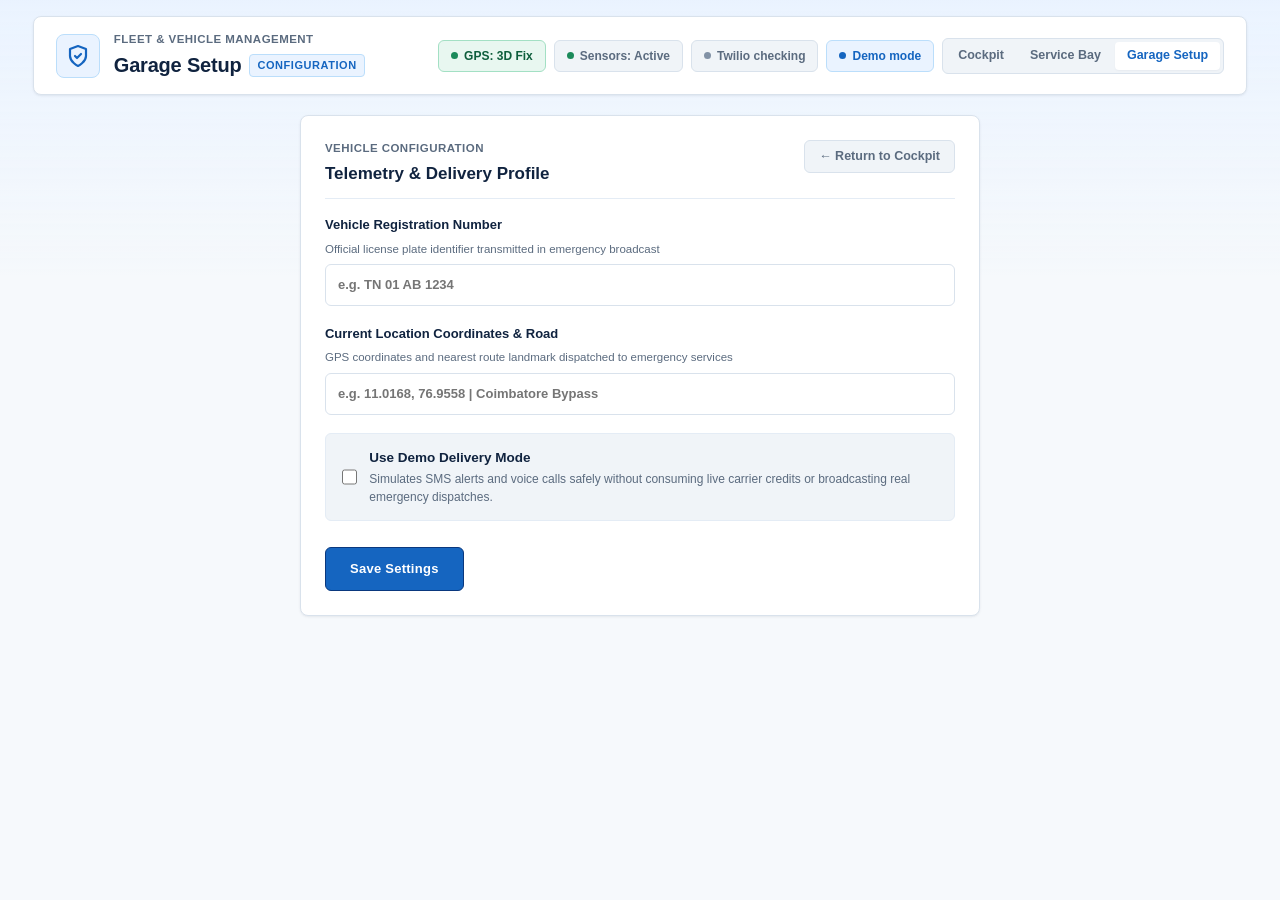
==== templates/garage_setup.html @ d4180e0b "Redesign frontend with modern white and blue automotive safety theme" ====
<!doctype html>
<html lang="en">
  <head>
    <meta charset="utf-8">
    <meta name="viewport" content="width=device-width, initial-scale=1">
    <title>Garage Setup | SafeGuard AI Vehicle Configuration</title>
    <link rel="stylesheet" href="/static/styles.css">
  </head>
  <body>
    <main class="cockpit page-shell">
      <!-- Automotive Header Navigation -->
      <header class="windshield">
        <div class="brand-section">
          <div class="brand-icon-wrapper" aria-hidden="true">
            <svg viewBox="0 0 24 24" fill="none" stroke="currentColor" stroke-width="2.2" stroke-linecap="round" stroke-linejoin="round">
              <path d="M12 22s8-4 8-10V5l-8-3-8 3v7c0 6 8 10 8 10z"/>
              <path d="m9 12 2 2 4-4"/>
            </svg>
          </div>
          <div class="brand-info">
            <p class="eyebrow">Fleet & Vehicle Management</p>
            <h1 class="brand-title">
              Garage Setup
              <span class="brand-badge">Configuration</span>
            </h1>
          </div>
        </div>

        <div class="warning-strip">
          <span class="lamp gps">GPS: 3D Fix</span>
          <span class="lamp abs">Sensors: Active</span>
          <span id="twilioBadge" class="lamp">Twilio checking</span>
          <span id="demoBadge" class="lamp">Demo mode</span>
          <nav class="nav-group" aria-label="Main Navigation">
            <a class="header-jump" href="/">Cockpit</a>
            <a class="header-jump" href="/service-bay">Service Bay</a>
            <a class="header-jump active" href="/garage-setup">Garage Setup</a>
          </nav>
        </div>
      </header>

      <!-- Vehicle Configuration Settings Panel -->
      <section id="garageSetup" class="panel garage-panel page-panel">
        <div class="panel-head">
          <div>
            <p class="eyebrow">Vehicle Configuration</p>
            <h2>Telemetry & Delivery Profile</h2>
          </div>
          <a class="mini-link" href="/">← Return to Cockpit</a>
        </div>

        <form id="settingsForm" class="form">
          <label>
            Vehicle Registration Number
            <span class="field-help">Official license plate identifier transmitted in emergency broadcast</span>
            <input id="vehicleInput" name="vehicle_number" autocomplete="off" placeholder="e.g. TN 01 AB 1234">
          </label>

          <label>
            Current Location Coordinates & Road
            <span class="field-help">GPS coordinates and nearest route landmark dispatched to emergency services</span>
            <input id="locationInput" name="location_text" autocomplete="off" placeholder="e.g. 11.0168, 76.9558 | Coimbatore Bypass">
          </label>

          <label class="toggle">
            <input id="demoModeInput" type="checkbox">
            <div class="toggle-details">
              <span class="toggle-title">Use Demo Delivery Mode</span>
              <span class="toggle-description">Simulates SMS alerts and voice calls safely without consuming live carrier credits or broadcasting real emergency dispatches.</span>
            </div>
          </label>

          <div style="display: flex; align-items: center; justify-content: space-between; margin-top: 8px;">
            <button type="submit">Save Settings</button>
            <span id="saveFeedback" style="font-size: 13px; font-weight: 600; color: var(--success); display: none;">✓ Settings Saved Successfully</span>
          </div>
        </form>
      </section>
    </main>

    <script src="/static/app.js"></script>
  </body>
</html>
---- static/styles.css ----
/* ==========================================================================
   SafeGuard AI - Smart Accident Detection & Driver Monitoring System
   Design Language: Modern White + Blue Automotive Safety System
   ========================================================================== */

:root {
  color-scheme: light;
  
  /* Core Color Palette */
  --bg-app: #F6F9FC;
  --surface: #FFFFFF;
  --surface-alt: #F0F4F8;
  --surface-subtle: #EAF3FF;
  --surface-highlight: #F4F8FD;

  /* Automotive Blue Tones */
  --primary-blue: #1565C0;
  --primary-blue-hover: #0D47A1;
  --primary-blue-dark: #0A387E;
  --primary-blue-light: #EAF3FF;
  --primary-blue-border: #BBDEFB;
  --primary-blue-ring: rgba(21, 101, 192, 0.15);

  /* Typography / Content Colors */
  --text-primary: #10233F;
  --text-secondary: #5B6B7F;
  --text-muted: #8292A6;
  --text-light: #9AA8B8;
  --text-inverse: #FFFFFF;

  /* Structural Borders */
  --border-light: #E4ECF5;
  --border-default: #D9E2EC;
  --border-strong: #BAC7D5;
  --border-focus: #1565C0;

  /* Safety & Alert Semantic Colors */
  --success: #1B8A5A;
  --success-bg: #E8F7F0;
  --success-border: #A3E0C4;
  --success-text: #0E5E3C;

  --warning: #C98A00;
  --warning-bg: #FEF7E6;
  --warning-border: #F9DA94;
  --warning-text: #825800;

  --danger: #D32F2F;
  --danger-bg: #FEECEC;
  --danger-border: #F8B4B4;
  --danger-text: #9B1C1C;
  --danger-hover: #B71C1C;

  /* Elevated Shadows */
  --shadow-xs: 0 1px 2px rgba(16, 35, 63, 0.04);
  --shadow-sm: 0 1px 3px rgba(16, 35, 63, 0.06), 0 1px 2px rgba(16, 35, 63, 0.03);
  --shadow-md: 0 4px 12px rgba(16, 35, 63, 0.06), 0 2px 4px rgba(16, 35, 63, 0.03);
  --shadow-lg: 0 10px 24px rgba(16, 35, 63, 0.08), 0 4px 8px rgba(16, 35, 63, 0.03);

  /* Radii */
  --radius-xs: 4px;
  --radius-sm: 6px;
  --radius-md: 8px;
  --radius-lg: 12px;
  --radius-full: 9999px;

  /* Transitions */
  --transition-fast: 0.15s ease;
  --transition-normal: 0.25s ease;

  /* Gauge Angles */
  --system-angle: 0deg;
  --alert-angle: 0deg;
}

@property --system-angle {
  syntax: "<angle>";
  inherits: true;
  initial-value: 0deg;
}

@property --alert-angle {
  syntax: "<angle>";
  inherits: true;
  initial-value: 0deg;
}

/* ==========================================================================
   Base & Reset
   ========================================================================== */

* {
  box-sizing: border-box;
}

html {
  scroll-behavior: smooth;
  font-size: 15px;
}

body {
  margin: 0;
  min-width: 320px;
  min-height: 100vh;
  color: var(--text-primary);
  background-color: var(--bg-app);
  font-family: -apple-system, BlinkMacSystemFont, "Segoe UI", Roboto, Oxygen, Ubuntu, Cantarell, "Helvetica Neue", Arial, sans-serif;
  line-height: 1.5;
  -webkit-font-smoothing: antialiased;
  -moz-osx-font-smoothing: grayscale;
}

/* Subdued background ambient structure */
body::before {
  content: "";
  position: fixed;
  top: 0;
  left: 0;
  right: 0;
  height: 280px;
  background: linear-gradient(180deg, #EAF3FF 0%, rgba(246, 249, 252, 0) 100%);
  pointer-events: none;
  z-index: -1;
}

button, input, select, textarea {
  font: inherit;
}

a {
  color: var(--primary-blue);
  text-decoration: none;
}

a:hover {
  text-decoration: underline;
}

/* ==========================================================================
   Layout Shell
   ========================================================================== */

.cockpit {
  width: min(1520px, 98%);
  margin: 0 auto;
  padding: 16px 20px 32px;
}

.page-shell {
  min-height: 100vh;
}

/* ==========================================================================
   Header / Automotive Navigation Bar
   ========================================================================== */

.windshield {
  display: flex;
  align-items: center;
  justify-content: space-between;
  flex-wrap: wrap;
  gap: 16px;
  margin-bottom: 20px;
  padding: 14px 22px;
  background-color: var(--surface);
  border: 1px solid var(--border-default);
  border-radius: var(--radius-md);
  box-shadow: var(--shadow-sm);
}

.brand-section {
  display: flex;
  align-items: center;
  gap: 14px;
}

.brand-icon-wrapper {
  display: flex;
  align-items: center;
  justify-content: center;
  width: 44px;
  height: 44px;
  background-color: var(--primary-blue-light);
  border: 1px solid var(--primary-blue-border);
  border-radius: var(--radius-md);
  color: var(--primary-blue);
  flex-shrink: 0;
}

.brand-icon-wrapper svg {
  width: 24px;
  height: 24px;
}

.brand-info {
  display: flex;
  flex-direction: column;
}

.brand-title {
  margin: 0;
  font-size: 20px;
  font-weight: 700;
  letter-spacing: -0.01em;
  color: var(--text-primary);
  display: flex;
  align-items: center;
  gap: 8px;
}

.brand-badge {
  font-size: 11px;
  font-weight: 600;
  text-transform: uppercase;
  letter-spacing: 0.05em;
  padding: 2px 7px;
  border-radius: var(--radius-xs);
  background: var(--surface-subtle);
  color: var(--primary-blue);
  border: 1px solid var(--primary-blue-border);
}

.eyebrow {
  margin: 0 0 2px;
  color: var(--text-secondary);
  font-size: 11.5px;
  font-weight: 600;
  letter-spacing: 0.04em;
  text-transform: uppercase;
}

/* Header Telemetry Status Strip */
.warning-strip {
  display: flex;
  flex-wrap: wrap;
  align-items: center;
  gap: 8px;
}

/* Subtle, Professional Status Lamps */
.lamp {
  display: inline-flex;
  align-items: center;
  gap: 6px;
  min-height: 32px;
  padding: 4px 12px;
  border-radius: var(--radius-sm);
  font-size: 12px;
  font-weight: 600;
  white-space: nowrap;
  border: 1px solid var(--border-default);
  background-color: var(--surface-alt);
  color: var(--text-secondary);
}

.lamp::before {
  content: "";
  display: inline-block;
  width: 7px;
  height: 7px;
  border-radius: 50%;
  background-color: var(--text-muted);
}

.lamp.seatbelt {
  background-color: var(--surface-alt);
  color: var(--text-secondary);
  border-color: var(--border-default);
}
.lamp.seatbelt::before {
  background-color: var(--primary-blue);
}

.lamp.abs {
  background-color: var(--surface-alt);
  color: var(--text-secondary);
  border-color: var(--border-default);
}
.lamp.abs::before {
  background-color: var(--success);
}

.lamp.gps {
  background-color: var(--success-bg);
  border-color: var(--success-border);
  color: var(--success-text);
}
.lamp.gps::before {
  background-color: var(--success);
}

/* Dynamic State Badges for Twilio & Demo Mode */
#twilioBadge.ready,
.lamp.ready {
  background-color: var(--success-bg);
  border-color: var(--success-border);
  color: var(--success-text);
}
#twilioBadge.ready::before,
.lamp.ready::before {
  background-color: var(--success);
}

#twilioBadge.not-configured,
.lamp.not-configured {
  background-color: var(--surface-alt);
  border-color: var(--border-default);
  color: var(--text-secondary);
}
#twilioBadge.not-configured::before,
.lamp.not-configured::before {
  background-color: var(--text-muted);
}

#demoBadge {
  background-color: var(--primary-blue-light);
  border-color: var(--primary-blue-border);
  color: var(--primary-blue);
}
#demoBadge::before {
  background-color: var(--primary-blue);
}

#demoBadge.real {
  background-color: var(--warning-bg);
  border-color: var(--warning-border);
  color: var(--warning-text);
}
#demoBadge.real::before {
  background-color: var(--warning);
}

/* Nav Item Links */
.nav-group {
  display: inline-flex;
  align-items: center;
  background-color: var(--surface-alt);
  border: 1px solid var(--border-default);
  border-radius: var(--radius-sm);
  padding: 3px;
  gap: 2px;
}

.header-jump {
  display: inline-flex;
  align-items: center;
  gap: 6px;
  min-height: 28px;
  padding: 4px 12px;
  border-radius: var(--radius-xs);
  color: var(--text-secondary);
  background: transparent;
  font-size: 12.5px;
  font-weight: 600;
  text-decoration: none;
  white-space: nowrap;
  transition: all var(--transition-fast);
}

.header-jump:hover {
  color: var(--text-primary);
  background-color: rgba(255, 255, 255, 0.7);
  text-decoration: none;
}

.header-jump.active {
  color: var(--primary-blue);
  background-color: var(--surface);
  box-shadow: var(--shadow-xs);
}

/* ==========================================================================
   Primary Cockpit Overview Section (Top Cluster)
   ========================================================================== */

.cluster {
  display: grid;
  grid-template-columns: minmax(310px, 1fr) minmax(460px, 1.4fr) minmax(310px, 1fr);
  gap: 16px;
  align-items: stretch;
  margin-bottom: 20px;
}

.cluster-card {
  position: relative;
  background: var(--surface);
  border: 1px solid var(--border-default);
  border-radius: var(--radius-md);
  box-shadow: var(--shadow-sm);
  padding: 18px 20px;
  display: flex;
  flex-direction: column;
}

.cluster-card-header {
  display: flex;
  align-items: center;
  justify-content: space-between;
  margin-bottom: 14px;
  padding-bottom: 10px;
  border-bottom: 1px solid var(--border-light);
}

.card-title-group {
  display: flex;
  align-items: center;
  gap: 8px;
}

.card-icon {
  display: inline-flex;
  color: var(--primary-blue);
}

.card-icon svg {
  width: 17px;
  height: 17px;
}

.card-label {
  font-size: 11.5px;
  font-weight: 700;
  letter-spacing: 0.06em;
  text-transform: uppercase;
  color: var(--text-secondary);
}

.status-badge {
  display: inline-flex;
  align-items: center;
  gap: 6px;
  padding: 3px 10px;
  border-radius: var(--radius-xs);
  font-size: 12px;
  font-weight: 700;
  text-transform: uppercase;
  letter-spacing: 0.04em;
}

.status-badge.normal,
.status-badge.success {
  background-color: var(--success-bg);
  color: var(--success-text);
  border: 1px solid var(--success-border);
}

.status-badge.warning {
  background-color: var(--warning-bg);
  color: var(--warning-text);
  border: 1px solid var(--warning-border);
}

.status-badge.danger {
  background-color: var(--danger-bg);
  color: var(--danger-text);
  border: 1px solid var(--danger-border);
}

/* Left Card: Driver Monitoring System (DMS) */
.driver-dms-content {
  display: flex;
  flex-direction: column;
  gap: 14px;
  flex: 1;
}

.dms-hero-status {
  display: flex;
  align-items: center;
  gap: 14px;
  padding: 12px 14px;
  background-color: var(--surface-alt);
  border: 1px solid var(--border-light);
  border-radius: var(--radius-sm);
}

.dms-avatar-icon {
  width: 42px;
  height: 42px;
  border-radius: 50%;
  background: var(--surface);
  border: 1px solid var(--border-default);
  display: flex;
  align-items: center;
  justify-content: center;
  color: var(--primary-blue);
  flex-shrink: 0;
}

.dms-hero-text {
  display: flex;
  flex-direction: column;
}

.dms-hero-label {
  font-size: 11px;
  font-weight: 600;
  color: var(--text-secondary);
  text-transform: uppercase;
  letter-spacing: 0.05em;
}

.dms-hero-value {
  font-size: 17px;
  font-weight: 700;
  color: var(--text-primary);
}

.dms-metrics-grid {
  display: grid;
  grid-template-columns: 1fr 1fr;
  gap: 10px;
}

.dms-metric-box {
  background: var(--surface-highlight);
  border: 1px solid var(--border-light);
  border-radius: var(--radius-xs);
  padding: 9px 12px;
  display: flex;
  flex-direction: column;
}

.dms-metric-label {
  font-size: 11px;
  font-weight: 600;
  color: var(--text-secondary);
  margin-bottom: 2px;
}

.dms-metric-value {
  font-size: 14px;
  font-weight: 700;
  color: var(--text-primary);
  display: flex;
  align-items: center;
  gap: 6px;
}

.alertness-progress-wrap {
  margin-top: 4px;
  display: flex;
  flex-direction: column;
  gap: 4px;
}

.alertness-progress-bar {
  width: 100%;
  height: 6px;
  background-color: var(--border-light);
  border-radius: var(--radius-full);
  overflow: hidden;
}

.alertness-fill {
  height: 100%;
  width: 96%;
  background-color: var(--success);
  border-radius: var(--radius-full);
  transition: width 0.3s ease, background-color 0.3s ease;
}

/* Center Card: Vehicle Visualization & Console */
.center-console-card {
  display: flex;
  flex-direction: column;
  justify-content: space-between;
}

.vehicle-visual-container {
  position: relative;
  width: 100%;
  min-height: 130px;
  display: flex;
  align-items: center;
  justify-content: center;
  margin: 6px 0 14px;
  padding: 10px;
  background: radial-gradient(circle at 50% 50%, var(--surface-subtle) 0%, var(--surface) 72%);
  border-radius: var(--radius-sm);
  border: 1px solid var(--border-light);
}

/* Automotive Top-View Schematic */
.vehicle-blueprint {
  position: relative;
  width: 180px;
  height: 90px;
}

.car-chassis {
  position: absolute;
  top: 15px;
  left: 20px;
  width: 140px;
  height: 60px;
  background: #EBF3FC;
  border: 2px solid var(--primary-blue);
  border-radius: 20px 24px 24px 20px;
  box-shadow: 0 2px 6px rgba(21, 101, 192, 0.12);
}

.car-windshield-front {
  position: absolute;
  top: 10px;
  right: 28px;
  width: 22px;
  height: 36px;
  background: #CBE2F9;
  border: 1.5px solid var(--primary-blue);
  border-radius: 4px 10px 10px 4px;
}

.car-windshield-rear {
  position: absolute;
  top: 12px;
  left: 22px;
  width: 16px;
  height: 32px;
  background: #D9EAFB;
  border: 1.5px solid var(--primary-blue);
  border-radius: 6px 3px 3px 6px;
}

.car-roof {
  position: absolute;
  top: 14px;
  left: 42px;
  width: 44px;
  height: 28px;
  background: #FFFFFF;
  border: 1px solid var(--primary-blue-border);
  border-radius: 4px;
}

/* Vehicle Wheels */
.car-wheel {
  position: absolute;
  width: 26px;
  height: 10px;
  background: #2D3E50;
  border-radius: 3px;
  border: 1px solid #10233F;
}

.car-wheel.fl { top: 7px; right: 30px; }
.car-wheel.fr { bottom: 7px; right: 30px; }
.car-wheel.rl { top: 7px; left: 30px; }
.car-wheel.rr { bottom: 7px; left: 30px; }

/* Automotive Sensors */
.auto-sensor {
  position: absolute;
  display: flex;
  align-items: center;
  justify-content: center;
  width: 18px;
  height: 18px;
  background: var(--surface);
  border: 1.5px solid var(--success);
  border-radius: 50%;
  font-size: 9px;
  font-weight: 700;
  color: var(--success-text);
  box-shadow: 0 1px 4px rgba(27, 138, 90, 0.2);
  transition: all var(--transition-fast);
}

.auto-sensor.front { right: 0; top: 36px; }
.auto-sensor.rear  { left: 0; top: 36px; }
.auto-sensor.left  { top: 0; left: 81px; }
.auto-sensor.right { bottom: 0; left: 81px; }

.auto-sensor.impact-alert {
  border-color: var(--danger);
  background-color: var(--danger-bg);
  color: var(--danger-text);
  animation: pulse-danger 1s infinite alternate;
}

@keyframes pulse-danger {
  0% { transform: scale(1); box-shadow: 0 0 0 0 rgba(211, 47, 47, 0.4); }
  100% { transform: scale(1.15); box-shadow: 0 0 0 5px rgba(211, 47, 47, 0); }
}

/* Console Readout Banner & Timer */
.console-readout {
  display: flex;
  flex-direction: column;
  align-items: center;
  text-align: center;
  background-color: var(--surface-alt);
  border: 1px solid var(--border-light);
  border-radius: var(--radius-sm);
  padding: 10px 16px;
}

.timer-label {
  font-size: 11px;
  font-weight: 700;
  color: var(--text-secondary);
  text-transform: uppercase;
  letter-spacing: 0.05em;
  margin-bottom: 2px;
}

#activeTimer {
  font-size: 26px;
  font-weight: 800;
  font-family: ui-monospace, SFMono-Regular, Menlo, Monaco, Consolas, monospace;
  color: var(--text-primary);
  line-height: 1.1;
  letter-spacing: 0.02em;
}

#banner {
  margin: 6px 0 0;
  font-size: 12.5px;
  color: var(--text-secondary);
  font-weight: 500;
}

/* Right Card: Emergency Escalation Status */
.emergency-status-content {
  display: flex;
  flex-direction: column;
  gap: 12px;
  flex: 1;
}

.emergency-hero-status {
  padding: 12px 14px;
  border-radius: var(--radius-sm);
  background-color: var(--surface-alt);
  border: 1px solid var(--border-light);
  display: flex;
  flex-direction: column;
  gap: 6px;
}

.emergency-status-row {
  display: flex;
  align-items: center;
  justify-content: space-between;
}

.emergency-status-row .label {
  font-size: 11.5px;
  font-weight: 600;
  color: var(--text-secondary);
}

.emergency-status-row strong {
  font-size: 14px;
  font-weight: 700;
  color: var(--text-primary);
}

.status-dot-indicator {
  display: inline-block;
  width: 9px;
  height: 9px;
  border-radius: 50%;
  background-color: var(--success);
  margin-right: 6px;
}

/* Compatibility with app.js dials/rings */
.dial-ring {
  display: none;
}
.dial-label {
  display: none;
}

/* ==========================================================================
   Cockpit Grid (Bottom Sections)
   ========================================================================== */

.cockpit-grid {
  display: grid;
  grid-template-columns: minmax(500px, 1.25fr) minmax(440px, 1fr);
  gap: 16px;
  align-items: start;
}

.panel {
  background: var(--surface);
  border: 1px solid var(--border-default);
  border-radius: var(--radius-md);
  box-shadow: var(--shadow-sm);
  padding: 20px;
  margin-bottom: 16px;
}

.panel-head {
  display: flex;
  align-items: flex-start;
  justify-content: space-between;
  gap: 12px;
  margin-bottom: 16px;
  padding-bottom: 12px;
  border-bottom: 1px solid var(--border-light);
}

.panel-head h2 {
  margin: 0;
  font-size: 17px;
  font-weight: 700;
  color: var(--text-primary);
}

.panel-head .eyebrow {
  margin-bottom: 3px;
}

.pill.subtle {
  display: inline-flex;
  align-items: center;
  gap: 5px;
  padding: 4px 10px;
  border-radius: var(--radius-xs);
  background-color: var(--surface-alt);
  border: 1px solid var(--border-default);
  color: var(--text-secondary);
  font-size: 12px;
  font-family: ui-monospace, SFMono-Regular, Menlo, Monaco, Consolas, monospace;
  font-weight: 600;
}

/* ==========================================================================
   Section 4: Vehicle Telemetry / Accident Details Layout
   ========================================================================== */

.telemetry-grid {
  display: grid;
  grid-template-columns: 1fr 1fr;
  gap: 12px;
  margin-bottom: 14px;
}

.telemetry-item {
  display: flex;
  flex-direction: column;
  padding: 10px 14px;
  background-color: var(--surface-highlight);
  border: 1px solid var(--border-light);
  border-radius: var(--radius-sm);
  transition: border-color var(--transition-fast);
}

.telemetry-item:hover {
  border-color: var(--border-strong);
}

.telemetry-item span {
  font-size: 11px;
  font-weight: 600;
  text-transform: uppercase;
  letter-spacing: 0.04em;
  color: var(--text-secondary);
  margin-bottom: 3px;
}

.telemetry-item strong {
  font-size: 14px;
  font-weight: 700;
  color: var(--text-primary);
  word-break: break-word;
}

/* Dispatch Notification Tile */
.dispatch-tile {
  grid-column: span 2;
  background: var(--surface-subtle);
  border: 1px solid var(--primary-blue-border);
  border-radius: var(--radius-sm);
  padding: 12px 16px;
  display: flex;
  flex-direction: column;
  gap: 3px;
}

.dispatch-tile span {
  font-size: 11px;
  font-weight: 700;
  text-transform: uppercase;
  letter-spacing: 0.05em;
  color: var(--primary-blue);
}

.dispatch-tile strong {
  font-size: 15px;
  font-weight: 700;
  color: var(--text-primary);
}

.dispatch-tile em {
  font-style: normal;
  font-size: 12.5px;
  color: var(--text-secondary);
}

/* Status Rail */
.status-rail {
  display: grid;
  grid-template-columns: repeat(4, 1fr);
  gap: 10px;
}

.status-rail article {
  background: var(--surface);
  border: 1px solid var(--border-default);
  border-radius: var(--radius-sm);
  padding: 10px 12px;
  display: flex;
  flex-direction: column;
  box-shadow: var(--shadow-xs);
}

.status-rail article span {
  font-size: 10.5px;
  font-weight: 600;
  text-transform: uppercase;
  letter-spacing: 0.04em;
  color: var(--text-secondary);
  margin-bottom: 2px;
}

.status-rail article strong {
  font-size: 13.5px;
  font-weight: 700;
  color: var(--text-primary);
  white-space: nowrap;
  overflow: hidden;
  text-overflow: ellipsis;
}

/* ==========================================================================
   Section 5: Emergency Command Console
   ========================================================================== */

.control-wheel {
  display: grid;
  grid-template-columns: 1fr 1fr;
  gap: 10px;
}

/* Base button styling */
button {
  display: inline-flex;
  align-items: center;
  justify-content: center;
  min-height: 44px;
  padding: 9px 16px;
  border-radius: var(--radius-sm);
  font-size: 13px;
  font-weight: 700;
  letter-spacing: 0.02em;
  cursor: pointer;
  transition: all var(--transition-fast);
  border: 1px solid transparent;
  outline: none;
}

button:focus-visible {
  box-shadow: 0 0 0 3px var(--primary-blue-ring);
}

/* Control Console Action Hierarchy */
/* 1. Primary Critical Action: ACCIDENT */
button.danger,
button[data-action="simulate_accident"] {
  grid-column: span 2;
  min-height: 52px;
  background-color: var(--danger);
  color: #FFFFFF;
  border: 1px solid #B71C1C;
  font-size: 14.5px;
  font-weight: 800;
  letter-spacing: 0.05em;
  box-shadow: 0 2px 4px rgba(211, 47, 47, 0.25);
}

button.danger:hover,
button[data-action="simulate_accident"]:hover {
  background-color: var(--danger-hover);
  box-shadow: 0 4px 8px rgba(211, 47, 47, 0.35);
  transform: translateY(-1px);
}

button.danger:active,
button[data-action="simulate_accident"]:active {
  transform: translateY(0);
}

/* 2. Secondary Safety: DRIVER OK */
button.success,
button[data-action="driver_responded"] {
  background-color: var(--success);
  color: #FFFFFF;
  border: 1px solid #146D47;
}

button.success:hover,
button[data-action="driver_responded"]:hover {
  background-color: #146D47;
  box-shadow: 0 2px 6px rgba(27, 138, 90, 0.25);
  transform: translateY(-1px);
}

/* 3. Communication: SMS */
button.sms,
button[data-action="send_sms_now"] {
  background-color: var(--primary-blue);
  color: #FFFFFF;
  border: 1px solid var(--primary-blue-dark);
}

button.sms:hover,
button[data-action="send_sms_now"]:hover {
  background-color: var(--primary-blue-hover);
  box-shadow: 0 2px 6px rgba(21, 101, 192, 0.25);
  transform: translateY(-1px);
}

/* 4. Communication: CALL */
button.warning,
button[data-action="call_contacts_now"] {
  background-color: var(--warning-bg);
  color: var(--warning-text);
  border: 1px solid var(--warning-border);
}

button.warning:hover,
button[data-action="call_contacts_now"]:hover {
  background-color: #FCE8BD;
  border-color: #E2A619;
  transform: translateY(-1px);
}

/* 5. Safety: CANCEL */
button.cancel,
button[data-action="cancel_false_alarm"] {
  background-color: var(--surface);
  color: var(--text-secondary);
  border: 1px solid var(--border-default);
}

button.cancel:hover,
button[data-action="cancel_false_alarm"]:hover {
  background-color: var(--surface-alt);
  color: var(--text-primary);
  border-color: var(--border-strong);
  transform: translateY(-1px);
}

/* 6. System: RESET */
button.reset,
button[data-action="reset"] {
  background-color: var(--surface-alt);
  color: var(--text-secondary);
  border: 1px solid var(--border-default);
}

button.reset:hover,
button[data-action="reset"]:hover {
  background-color: var(--surface-subtle);
  color: var(--primary-blue);
  border-color: var(--primary-blue-border);
  transform: translateY(-1px);
}

/* ==========================================================================
   Section 6: Emergency Escalation Timeline (Stepper)
   ========================================================================== */

.workflow-panel {
  margin-top: 16px;
}

.timeline {
  display: flex;
  align-items: center;
  justify-content: space-between;
  gap: 6px;
  position: relative;
  padding: 10px 4px;
}

/* Step items */
.timeline [data-step] {
  flex: 1;
  display: flex;
  flex-direction: column;
  align-items: center;
  text-align: center;
  position: relative;
  gap: 6px;
  z-index: 1;
}

/* Step circle indicator */
.timeline [data-step] b {
  width: 32px;
  height: 32px;
  border-radius: 50%;
  display: flex;
  align-items: center;
  justify-content: center;
  font-size: 13px;
  font-weight: 700;
  background-color: var(--surface-alt);
  color: var(--text-secondary);
  border: 2px solid var(--border-default);
  transition: all var(--transition-fast);
}

/* Step text label */
.timeline [data-step] span {
  font-size: 11.5px;
  font-weight: 600;
  color: var(--text-secondary);
}

/* Connector Line between steps */
.timeline [data-step]:not(:last-child)::after {
  content: "";
  position: absolute;
  top: 16px;
  left: 50%;
  width: 100%;
  height: 2px;
  background-color: var(--border-default);
  z-index: -1;
  transition: background-color var(--transition-fast);
}

/* Step state: PENDING */
.timeline [data-step].pending b {
  background-color: var(--surface);
  border-color: var(--border-default);
  color: var(--text-muted);
}
.timeline [data-step].pending span {
  color: var(--text-muted);
}

/* Step state: ACTIVE */
.timeline [data-step].active b {
  background-color: var(--primary-blue);
  border-color: var(--primary-blue);
  color: #FFFFFF;
  box-shadow: 0 0 0 4px var(--primary-blue-ring);
  transform: scale(1.08);
}
.timeline [data-step].active span {
  color: var(--primary-blue);
  font-weight: 700;
}
.timeline [data-step].active::after {
  background-color: var(--border-default);
}

/* Step state: COMPLETED */
.timeline [data-step].completed b {
  background-color: var(--success);
  border-color: var(--success);
  color: #FFFFFF;
}
.timeline [data-step].completed span {
  color: var(--success-text);
}
.timeline [data-step].completed::after {
  background-color: var(--success);
}

/* ==========================================================================
   Section 7: Service Bay Page & Responder Contacts
   ========================================================================== */

.page-panel {
  padding: 24px;
}

.service-head {
  display: flex;
  align-items: center;
  justify-content: space-between;
  margin-bottom: 20px;
  padding-bottom: 14px;
  border-bottom: 1px solid var(--border-light);
}

.mini-link {
  display: inline-flex;
  align-items: center;
  gap: 6px;
  padding: 6px 14px;
  border-radius: var(--radius-sm);
  background-color: var(--surface-alt);
  border: 1px solid var(--border-default);
  color: var(--text-secondary);
  font-size: 12.5px;
  font-weight: 600;
  text-decoration: none;
  transition: all var(--transition-fast);
}

.mini-link:hover {
  background-color: var(--surface-subtle);
  color: var(--primary-blue);
  border-color: var(--primary-blue-border);
  text-decoration: none;
}

.service-split {
  display: grid;
  grid-template-columns: minmax(540px, 1.25fr) minmax(400px, 1fr);
  gap: 20px;
  align-items: start;
}

.service-pane {
  background: var(--surface);
  border: 1px solid var(--border-default);
  border-radius: var(--radius-md);
  box-shadow: var(--shadow-sm);
  padding: 20px;
}

.panel-head.compact {
  margin-bottom: 14px;
  padding-bottom: 10px;
}

/* Contacts Table */
.table-wrap {
  width: 100%;
  overflow-x: auto;
}

table {
  width: 100%;
  border-collapse: separate;
  border-spacing: 0;
  font-size: 13px;
}

th {
  background-color: var(--surface-alt);
  color: var(--text-secondary);
  font-weight: 700;
  text-transform: uppercase;
  font-size: 11px;
  letter-spacing: 0.04em;
  padding: 10px 12px;
  text-align: left;
  border-bottom: 1px solid var(--border-default);
}

th:first-child { border-top-left-radius: var(--radius-xs); }
th:last-child  { border-top-right-radius: var(--radius-xs); }

td {
  padding: 11px 12px;
  border-bottom: 1px solid var(--border-light);
  color: var(--text-primary);
  vertical-align: middle;
}

tr:last-child td {
  border-bottom: none;
}

tr:hover td {
  background-color: var(--surface-highlight);
}

td button {
  min-height: 28px;
  padding: 3px 10px;
  font-size: 11.5px;
  font-weight: 600;
  background-color: var(--surface-alt);
  color: var(--text-secondary);
  border: 1px solid var(--border-default);
  border-radius: var(--radius-xs);
}

td button:hover {
  background-color: var(--surface-subtle);
  color: var(--primary-blue);
  border-color: var(--primary-blue-border);
}

/* Status Chips inside Contacts Table */
.status-chip {
  display: inline-flex;
  align-items: center;
  gap: 5px;
  padding: 3px 8px;
  border-radius: var(--radius-xs);
  font-size: 11px;
  font-weight: 600;
  white-space: nowrap;
}

.status-chip.standby {
  background-color: var(--surface-alt);
  color: var(--text-muted);
  border: 1px solid var(--border-default);
}

.status-chip.sending,
.status-chip.calling {
  background-color: var(--primary-blue-light);
  color: var(--primary-blue);
  border: 1px solid var(--primary-blue-border);
  animation: pulse-chip 1.5s infinite;
}

@keyframes pulse-chip {
  0%, 100% { opacity: 1; }
  50% { opacity: 0.65; }
}

.status-chip.sent,
.status-chip.called {
  background-color: var(--success-bg);
  color: var(--success-text);
  border: 1px solid var(--success-border);
}

.status-chip.demo-sent,
.status-chip.demo-call,
.status-chip[class*="demo"] {
  background-color: #FEF7E6;
  color: #825800;
  border: 1px solid #F9DA94;
}

.status-chip.blocked,
.status-chip.failed {
  background-color: var(--danger-bg);
  color: var(--danger-text);
  border: 1px solid var(--danger-border);
}

/* Role Badges */
.role-badge {
  display: inline-flex;
  align-items: center;
  gap: 4px;
  padding: 2px 7px;
  border-radius: var(--radius-xs);
  font-size: 11px;
  font-weight: 600;
}

.role-badge.family {
  background-color: var(--primary-blue-light);
  color: var(--primary-blue);
}

.role-badge.responder {
  background-color: var(--surface-alt);
  color: var(--text-secondary);
  border: 1px solid var(--border-default);
}

/* ==========================================================================
   Section 8: Black Box / Workflow Log
   ========================================================================== */

.logs {
  height: 380px;
  overflow-y: auto;
  border: 1px solid var(--border-light);
  border-radius: var(--radius-sm);
  background-color: var(--surface-highlight);
  padding: 8px;
  display: flex;
  flex-direction: column;
  gap: 4px;
}

.log-row {
  display: flex;
  align-items: baseline;
  gap: 10px;
  padding: 6px 10px;
  border-radius: var(--radius-xs);
  background-color: var(--surface);
  border: 1px solid var(--border-light);
  font-size: 12.5px;
}

.log-row time {
  font-family: ui-monospace, SFMono-Regular, Menlo, Monaco, Consolas, monospace;
  font-size: 11px;
  color: var(--text-muted);
  flex-shrink: 0;
  white-space: nowrap;
}

.log-row span {
  color: var(--text-primary);
  line-height: 1.4;
}

.log-row.info {
  border-left: 3px solid var(--primary-blue);
}

.log-row.warning {
  border-left: 3px solid var(--warning);
  background-color: #FFFCF5;
}

.log-row.danger {
  border-left: 3px solid var(--danger);
  background-color: #FFF8F8;
}

.log-row.success {
  border-left: 3px solid var(--success);
  background-color: #F8FDFB;
}

/* ==========================================================================
   Section 9: Garage Setup (Vehicle Configuration)
   ========================================================================== */

.garage-panel {
  max-width: 680px;
  margin: 0 auto;
}

.form {
  display: flex;
  flex-direction: column;
  gap: 18px;
}

label {
  display: flex;
  flex-direction: column;
  gap: 6px;
  font-size: 13px;
  font-weight: 600;
  color: var(--text-primary);
}

.field-help {
  font-size: 11.5px;
  font-weight: normal;
  color: var(--text-secondary);
}

input[type="text"],
input:not([type="checkbox"]) {
  width: 100%;
  min-height: 42px;
  border: 1px solid var(--border-default);
  border-radius: var(--radius-sm);
  padding: 9px 12px;
  color: var(--text-primary);
  background: var(--surface);
  outline: none;
  transition: border-color var(--transition-fast), box-shadow var(--transition-fast);
}

input[type="text"]:focus,
input:not([type="checkbox"]):focus {
  border-color: var(--primary-blue);
  box-shadow: 0 0 0 3px var(--primary-blue-ring);
}

/* Modern Toggle Switch Card */
.toggle {
  flex-direction: row;
  align-items: center;
  gap: 12px;
  padding: 14px 16px;
  background-color: var(--surface-alt);
  border: 1px solid var(--border-light);
  border-radius: var(--radius-sm);
  cursor: pointer;
}

.toggle input[type="checkbox"] {
  width: 18px;
  height: 18px;
  accent-color: var(--primary-blue);
  cursor: pointer;
  margin: 0;
}

.toggle-details {
  display: flex;
  flex-direction: column;
  gap: 2px;
}

.toggle-title {
  font-size: 13.5px;
  font-weight: 700;
  color: var(--text-primary);
}

.toggle-description {
  font-size: 12px;
  font-weight: normal;
  color: var(--text-secondary);
}

form button[type="submit"] {
  align-self: flex-start;
  min-height: 44px;
  padding: 10px 24px;
  background-color: var(--primary-blue);
  color: #FFFFFF;
  border: 1px solid var(--primary-blue-dark);
  border-radius: var(--radius-sm);
  font-weight: 700;
}

form button[type="submit"]:hover {
  background-color: var(--primary-blue-hover);
  box-shadow: 0 2px 8px rgba(21, 101, 192, 0.25);
}

/* ==========================================================================
   Dialog / Modal
   ========================================================================== */

dialog {
  border: none;
  border-radius: var(--radius-md);
  padding: 0;
  background: transparent;
  box-shadow: var(--shadow-lg);
  max-width: 440px;
  width: 90%;
}

dialog::backdrop {
  background-color: rgba(16, 35, 63, 0.45);
  backdrop-filter: blur(2px);
}

#contactForm {
  background: var(--surface);
  border: 1px solid var(--border-default);
  border-radius: var(--radius-md);
  padding: 24px;
  display: flex;
  flex-direction: column;
  gap: 16px;
}

#contactForm h3 {
  margin: 0;
  font-size: 17px;
  font-weight: 700;
  color: var(--text-primary);
}

.dialog-actions {
  display: flex;
  justify-content: flex-end;
  gap: 10px;
  margin-top: 8px;
}

.dialog-actions button[type="button"] {
  background-color: var(--surface-alt);
  color: var(--text-secondary);
  border: 1px solid var(--border-default);
}

.dialog-actions button[type="submit"] {
  background-color: var(--primary-blue);
  color: #FFFFFF;
}

/* ==========================================================================
   Responsive Adaptations
   ========================================================================== */

@media (max-width: 1200px) {
  .cluster {
    grid-template-columns: 1fr 1fr;
  }
  .center-console-card {
    grid-column: span 2;
    order: -1;
  }
  .cockpit-grid {
    grid-template-columns: 1fr;
  }
  .service-split {
    grid-template-columns: 1fr;
  }
}

@media (max-width: 768px) {
  .cockpit {
    padding: 12px;
  }
  .windshield {
    flex-direction: column;
    align-items: stretch;
    gap: 14px;
  }
  .warning-strip {
    justify-content: flex-start;
  }
  .cluster {
    grid-template-columns: 1fr;
  }
  .center-console-card {
    grid-column: auto;
  }
  .telemetry-grid {
    grid-template-columns: 1fr;
  }
  .dispatch-tile {
    grid-column: auto;
  }
  .status-rail {
    grid-template-columns: 1fr 1fr;
  }
  .control-wheel {
    grid-template-columns: 1fr;
  }
  button.danger,
  button[data-action="simulate_accident"] {
    grid-column: auto;
  }
  .timeline {
    overflow-x: auto;
    padding-bottom: 12px;
  }
}
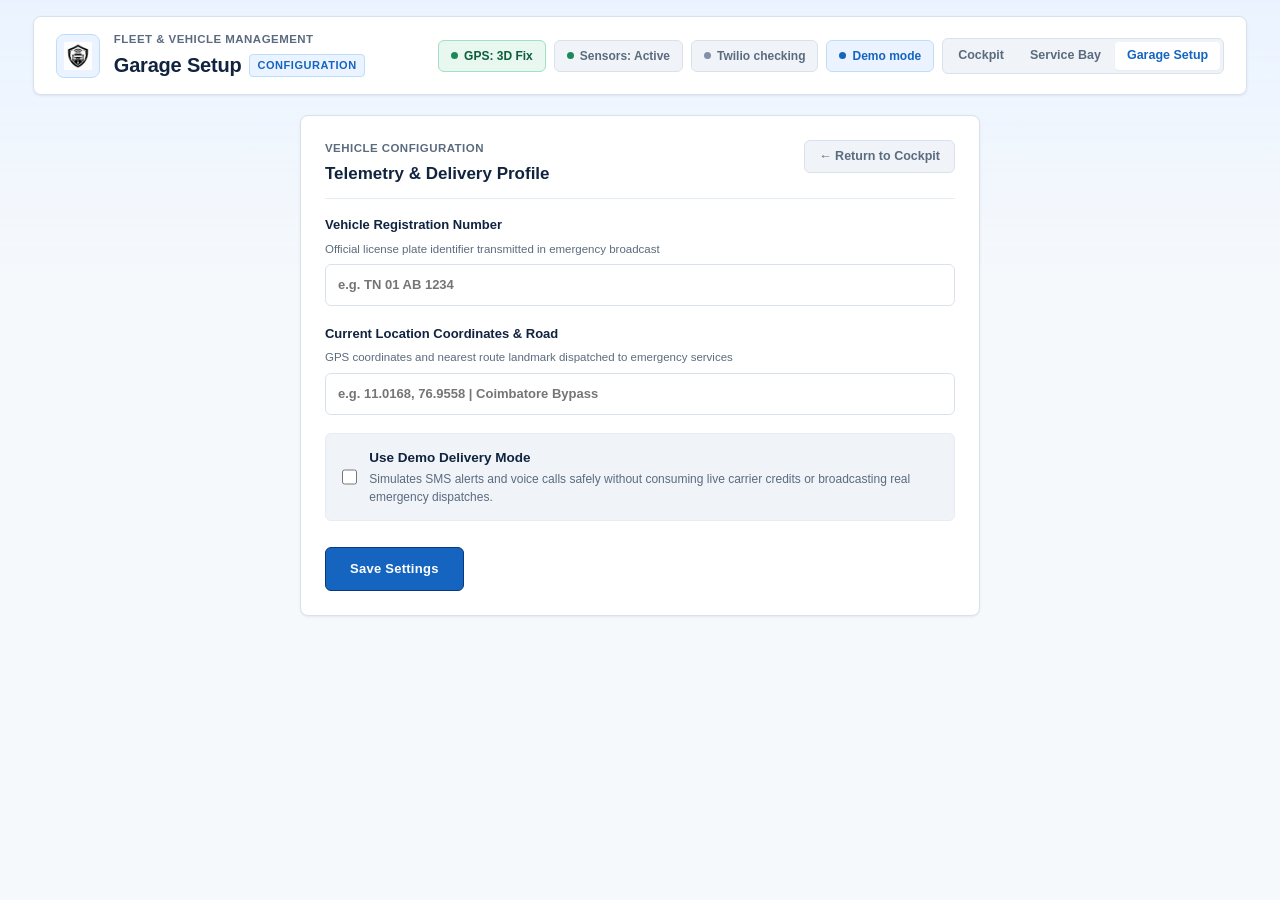
==== commit 9ac32619: "feat: add SafeGuard AI logo to README and configure favicon across dashboard and desktop app" ====
--- a/templates/garage_setup.html
+++ b/templates/garage_setup.html
@@ -4,6 +4,9 @@
     <meta charset="utf-8">
     <meta name="viewport" content="width=device-width, initial-scale=1">
     <title>Garage Setup | SafeGuard AI Vehicle Configuration</title>
+    <link rel="icon" type="image/png" href="/static/favicon.png">
+    <link rel="shortcut icon" href="/static/favicon.ico">
+    <link rel="apple-touch-icon" href="/static/apple-touch-icon.png">
     <link rel="stylesheet" href="/static/styles.css">
   </head>
   <body>
@@ -12,10 +15,7 @@
       <header class="windshield">
         <div class="brand-section">
           <div class="brand-icon-wrapper" aria-hidden="true">
-            <svg viewBox="0 0 24 24" fill="none" stroke="currentColor" stroke-width="2.2" stroke-linecap="round" stroke-linejoin="round">
-              <path d="M12 22s8-4 8-10V5l-8-3-8 3v7c0 6 8 10 8 10z"/>
-              <path d="m9 12 2 2 4-4"/>
-            </svg>
+            <img src="/static/favicon.png" alt="SafeGuard AI logo" style="width: 28px; height: 28px; object-fit: contain;">
           </div>
           <div class="brand-info">
             <p class="eyebrow">Fleet & Vehicle Management</p>
